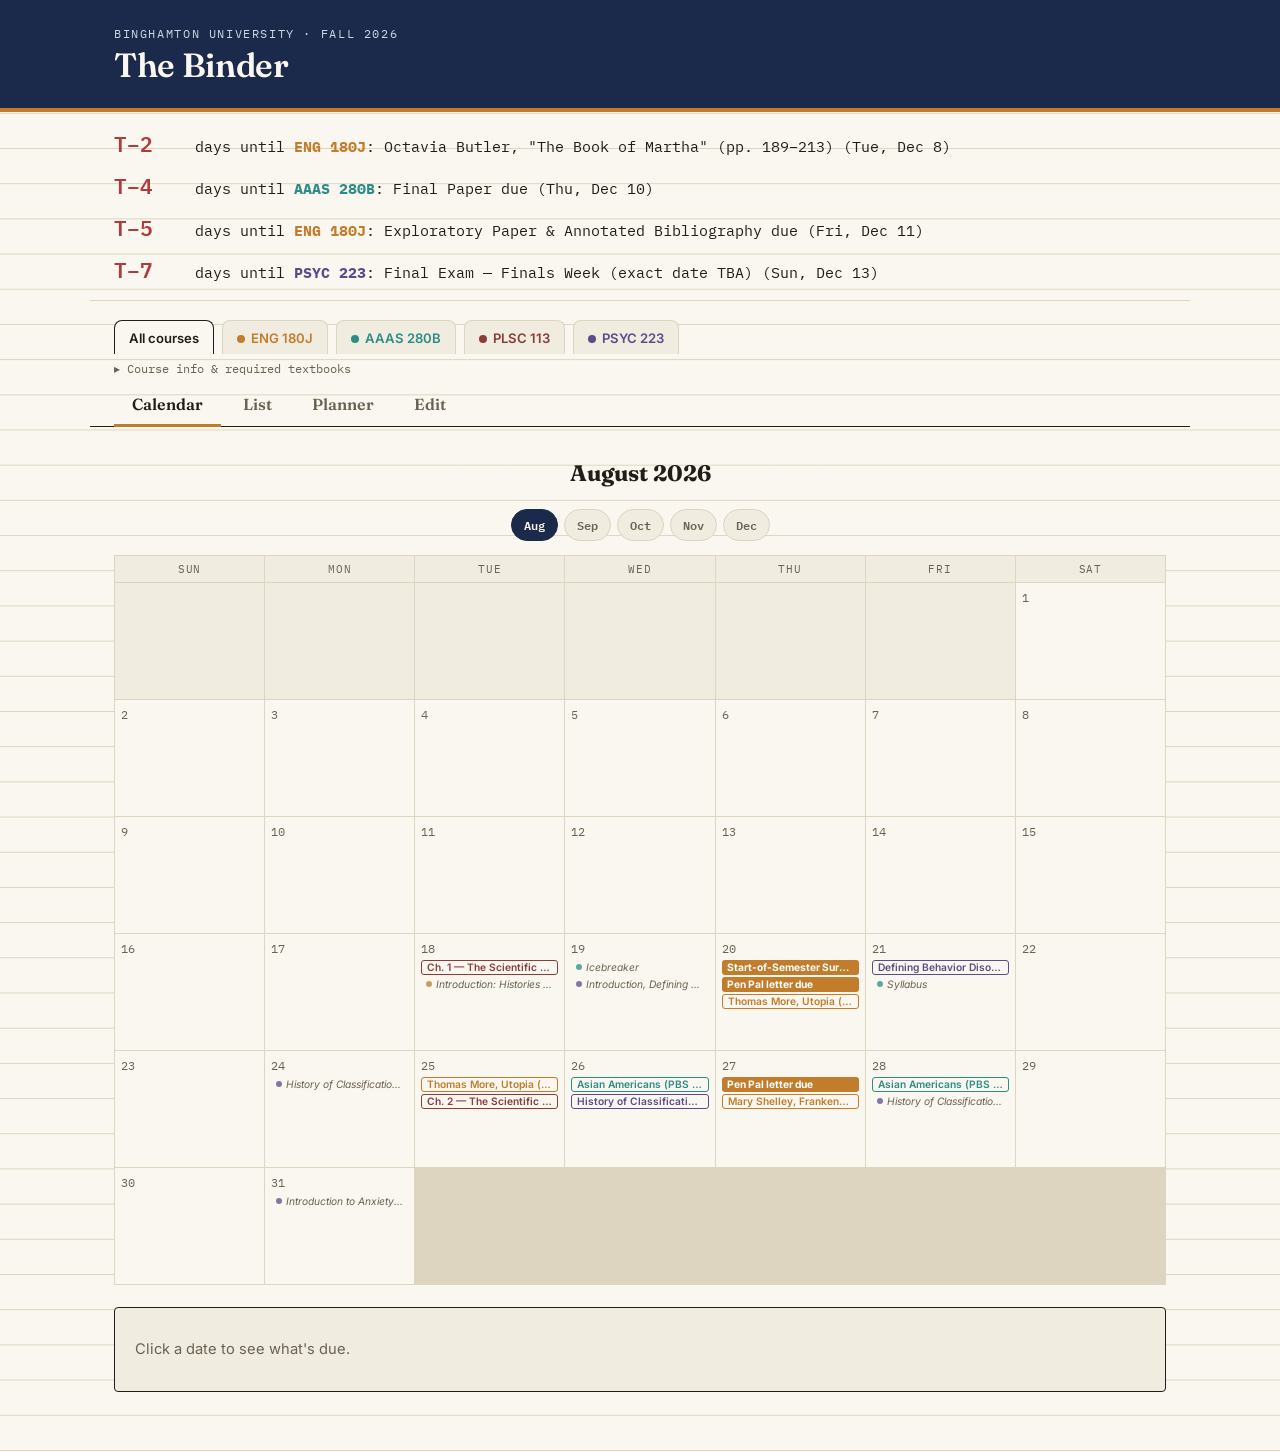
==== index.html @ 9583f55b "Add files via upload" ====
<!DOCTYPE html>
<html lang="en">
<head>
<meta charset="UTF-8">
<meta name="viewport" content="width=device-width, initial-scale=1.0">
<title>The Binder — Fall 2026</title>
<link rel="preconnect" href="https://fonts.googleapis.com">
<link rel="preconnect" href="https://fonts.gstatic.com" crossorigin>
<link href="https://fonts.googleapis.com/css2?family=Fraunces:ital,opsz,wght@0,9..144,400;0,9..144,600;0,9..144,700;1,9..144,500&family=Inter:wght@400;500;600;700&family=IBM+Plex+Mono:wght@400;500;600&display=swap" rel="stylesheet">
<link rel="stylesheet" href="style.css">
</head>
<body>

<header class="topbar">
  <div class="topbar-inner">
    <div class="brand">
      <span class="brand-eyebrow">Binghamton University · Fall 2026</span>
      <h1>The Binder</h1>
    </div>
  </div>
</header>

<section class="countdown-strip" id="countdown-strip" aria-live="polite">
  <!-- filled by JS -->
</section>

<nav class="course-tabs" id="course-filter">
  <!-- filled by JS: one binder-tab per course + "All" -->
</nav>

<details class="course-info" id="course-info">
  <summary>Course info &amp; required textbooks</summary>
  <div id="course-info-body"><!-- filled by JS --></div>
</details>

<nav class="view-tabs">
  <button class="view-tab active" data-view="calendar">Calendar</button>
  <button class="view-tab" data-view="list">List</button>
  <button class="view-tab" data-view="planner">Planner</button>
  <button class="view-tab" data-view="edit">Edit</button>
</nav>

<main>

  <!-- CALENDAR VIEW -->
  <section id="view-calendar" class="view">
    <div class="month-nav">
      <button id="month-prev" class="btn btn-ghost" aria-label="Previous month">←</button>
      <h2 id="month-label"></h2>
      <button id="month-next" class="btn btn-ghost" aria-label="Next month">→</button>
    </div>
    <div class="month-tabs" id="month-tabs"><!-- filled by JS: Aug–Dec quick-jump buttons --></div>
    <div class="calendar-grid" id="calendar-grid"></div>
    <div class="day-detail" id="day-detail">
      <p class="muted">Click a date to see what's due.</p>
    </div>
  </section>

  <!-- LIST VIEW -->
  <section id="view-list" class="view" hidden>
    <table class="list-table" id="list-table">
      <thead>
        <tr>
          <th>Date</th>
          <th>Course</th>
          <th>Event</th>
          <th>Type</th>
        </tr>
      </thead>
      <tbody></tbody>
    </table>
  </section>

  <!-- PLANNER VIEW -->
  <section id="view-planner" class="view" hidden>
    <div class="planner-header">
      <p class="muted">Every assignment and exam from your syllabi, in order. Check things off as you finish them — this is saved on this device only.</p>
    </div>
    <ul class="planner-list" id="planner-list"></ul>

    <div class="planner-add">
      <h3>Add your own task</h3>
      <form id="custom-task-form">
        <input type="text" id="custom-task-title" placeholder="e.g. Draft outline for Paper 2" required>
        <input type="date" id="custom-task-date" required>
        <button type="submit" class="btn btn-primary">Add</button>
      </form>
    </div>
  </section>

  <!-- EDIT VIEW -->
  <section id="view-edit" class="view" hidden>
    <div class="edit-header">
      <p class="muted">Change anything here — dates, titles, details, even course names and colors. Everything saves automatically in this browser, so no editing code files. Use <strong>reset</strong> to undo a single change, or the button below to start over completely.</p>
      <button id="btn-reset-edits" class="btn btn-ghost btn-small">Reset all my edits</button>
    </div>

    <h3>Courses</h3>
    <div id="edit-courses" class="edit-courses"></div>

    <h3>Events</h3>
    <div class="edit-events-head">
      <span></span><span>Course</span><span>Date</span><span>Type</span><span>Title</span><span>Detail</span><span></span>
    </div>
    <div id="edit-events" class="edit-events"></div>

    <div class="planner-add">
      <h3>Add a new event</h3>
      <form id="add-event-form">
        <select id="new-event-course" required></select>
        <input type="date" id="new-event-date" required>
        <select id="new-event-type">
          <option value="assignment">Assignment</option>
          <option value="exam">Exam</option>
          <option value="reading">Reading</option>
          <option value="note">Note</option>
        </select>
        <input type="text" id="new-event-title" placeholder="Title" required>
        <input type="text" id="new-event-detail" placeholder="Detail (optional)">
        <button type="submit" class="btn btn-primary">Add event</button>
      </form>
    </div>
  </section>

</main>


<script src="data.js"></script>
<script src="app.js"></script>
</body>
</html>
---- style.css ----
:root {
  --paper: #faf7f0;
  --paper-dim: #f1ece0;
  --ink: #211d17;
  --ink-soft: #6a6252;
  --line: #ded5c0;
  --accent: #1b2a4a;
  --futures: #c17d2c;
  --aaas: #2c8c86;
  --plsc: #8c3b3b;
  --psyc: #5b4b8a;
  --exam-red: #b23a3a;
  --font-display: "Fraunces", serif;
  --font-body: "Inter", sans-serif;
  --font-mono: "IBM Plex Mono", monospace;
}

* { box-sizing: border-box; }

html, body {
  margin: 0;
  padding: 0;
  background: var(--paper);
  color: var(--ink);
  font-family: var(--font-body);
}

body {
  background-image:
    linear-gradient(var(--line) 1px, transparent 1px);
  background-size: 100% 2.2em;
  background-position: 0 148px;
}

a { color: var(--accent); }

.muted { color: var(--ink-soft); font-size: 0.92rem; }

/* ---------- Topbar ---------- */
.topbar {
  background: var(--accent);
  color: var(--paper);
  border-bottom: 4px solid var(--futures);
}
.topbar-inner {
  max-width: 1100px;
  margin: 0 auto;
  padding: 22px 24px;
  display: flex;
  justify-content: space-between;
  align-items: flex-end;
  flex-wrap: wrap;
  gap: 14px;
}
.brand-eyebrow {
  font-family: var(--font-mono);
  font-size: 0.72rem;
  letter-spacing: 0.14em;
  text-transform: uppercase;
  color: #cdd6e6;
}
.brand h1 {
  font-family: var(--font-display);
  font-weight: 600;
  font-size: 2.1rem;
  margin: 2px 0 0;
  letter-spacing: -0.01em;
}
.topbar-actions { display: flex; gap: 10px; flex-wrap: wrap; }

.btn {
  font-family: var(--font-body);
  font-weight: 600;
  font-size: 0.85rem;
  border-radius: 3px;
  padding: 9px 16px;
  border: 1.5px solid transparent;
  cursor: pointer;
  transition: transform 0.08s ease, background 0.15s ease;
}
.btn:active { transform: translateY(1px); }
.btn-primary {
  background: var(--futures);
  color: #201400;
  border-color: var(--futures);
}
.btn-primary:hover { background: #d68b38; }
.btn-ghost {
  background: transparent;
  color: var(--paper);
  border-color: rgba(250,247,240,0.4);
}
.btn-ghost:hover { background: rgba(250,247,240,0.12); }

/* ---------- Countdown strip ---------- */
.countdown-strip {
  max-width: 1100px;
  margin: 0 auto;
  padding: 14px 24px;
  font-family: var(--font-mono);
  font-size: 0.95rem;
  display: flex;
  flex-direction: column;
  gap: 8px;
  border-bottom: 1px solid var(--line);
}
.countdown-strip .cd-item {
  display: flex;
  align-items: baseline;
  gap: 14px;
  flex-wrap: wrap;
}
.countdown-strip .cd-days {
  font-size: 1.3rem;
  font-weight: 600;
  color: var(--exam-red);
  min-width: 3.2em;
}
.countdown-strip .cd-empty { color: var(--ink-soft); }

/* ---------- Course tabs (binder tabs) ---------- */
.course-tabs {
  max-width: 1100px;
  margin: 0 auto;
  padding: 18px 24px 0;
  display: flex;
  gap: 8px;
  flex-wrap: wrap;
}
.tab-chip {
  font-family: var(--font-body);
  font-weight: 600;
  font-size: 0.82rem;
  padding: 9px 14px 8px;
  border-radius: 8px 8px 0 0;
  border: 1.5px solid var(--line);
  border-bottom: none;
  background: var(--paper-dim);
  color: var(--ink-soft);
  cursor: pointer;
  position: relative;
  top: 1px;
}
.tab-chip.active {
  background: var(--paper);
  color: var(--ink);
  border-color: currentColor;
}
.tab-chip .dot {
  display: inline-block;
  width: 8px; height: 8px;
  border-radius: 50%;
  margin-right: 6px;
}

/* ---------- Course info panel (instructor/meeting/textbooks) ---------- */
.course-info {
  max-width: 1100px;
  margin: 0 auto;
  padding: 0 24px;
}
.course-info summary {
  cursor: pointer;
  font-family: var(--font-mono);
  font-size: 0.75rem;
  color: var(--ink-soft);
  padding: 8px 0;
  list-style: none;
}
.course-info summary::-webkit-details-marker { display: none; }
.course-info summary::before { content: "▸ "; }
.course-info[open] summary::before { content: "▾ "; }
#course-info-body {
  display: grid;
  grid-template-columns: repeat(auto-fill, minmax(260px, 1fr));
  gap: 12px;
  padding-bottom: 16px;
}
.course-info-card {
  border: 1.5px solid var(--line);
  border-left-width: 4px;
  border-radius: 4px;
  padding: 12px 14px;
  background: var(--paper-dim);
}
.course-info-head { font-size: 0.9rem; margin-bottom: 4px; }
.course-info-head .dot { display: none; } /* color already shown via left border + text color */
.course-info-meta {
  font-family: var(--font-mono);
  font-size: 0.72rem;
  color: var(--ink-soft);
  margin-bottom: 8px;
}
.course-info-books-label {
  font-family: var(--font-mono);
  font-size: 0.66rem;
  text-transform: uppercase;
  letter-spacing: 0.04em;
  color: var(--ink-soft);
  margin-bottom: 4px;
}
.course-info-books {
  margin: 0;
  padding-left: 18px;
  font-size: 0.8rem;
  line-height: 1.4;
}
.course-info-books li { margin-bottom: 3px; }

/* ---------- View tabs ---------- */
.view-tabs {
  max-width: 1100px;
  margin: 0 auto;
  padding: 0 24px;
  display: flex;
  gap: 4px;
  border-bottom: 1.5px solid var(--ink);
}
.view-tab {
  font-family: var(--font-display);
  font-size: 1rem;
  font-weight: 600;
  background: none;
  border: none;
  padding: 10px 18px;
  cursor: pointer;
  color: var(--ink-soft);
  border-bottom: 3px solid transparent;
  margin-bottom: -1.5px;
}
.view-tab.active {
  color: var(--ink);
  border-bottom-color: var(--futures);
}

main {
  max-width: 1100px;
  margin: 0 auto;
  padding: 28px 24px 60px;
}

/* ---------- Calendar ---------- */
.month-nav {
  display: flex;
  align-items: center;
  justify-content: center;
  gap: 22px;
  margin-bottom: 18px;
}
.month-nav h2 {
  font-family: var(--font-display);
  font-size: 1.4rem;
  margin: 0;
  min-width: 220px;
  text-align: center;
}
.month-tabs {
  display: flex;
  justify-content: center;
  gap: 6px;
  margin-bottom: 14px;
}
.month-tab {
  font-family: var(--font-mono);
  font-size: 0.78rem;
  font-weight: 600;
  padding: 5px 12px;
  border-radius: 20px;
  border: 1.5px solid var(--line);
  background: var(--paper-dim);
  color: var(--ink-soft);
  cursor: pointer;
}
.month-tab:hover { border-color: var(--accent); color: var(--ink); }
.month-tab.active {
  background: var(--accent);
  border-color: var(--accent);
  color: var(--paper);
}
.calendar-grid {
  display: grid;
  grid-template-columns: repeat(7, 1fr);
  gap: 1px;
  background: var(--line);
  border: 1px solid var(--line);
}
.cal-weekday {
  background: var(--paper-dim);
  font-family: var(--font-mono);
  font-size: 0.68rem;
  letter-spacing: 0.08em;
  text-transform: uppercase;
  text-align: center;
  padding: 6px 0;
  color: var(--ink-soft);
}
.cal-day {
  background: var(--paper);
  height: 116px;
  padding: 6px 6px 4px;
  cursor: pointer;
  position: relative;
  display: flex;
  flex-direction: column;
  overflow: hidden;
}
.cal-day.empty { background: var(--paper-dim); cursor: default; }
.cal-day:hover:not(.empty) { background: #fff9ec; }
.cal-day.selected { outline: 2px solid var(--futures); outline-offset: -2px; }
.cal-day .day-num {
  flex: 0 0 auto;
  font-family: var(--font-mono);
  font-size: 0.78rem;
  color: var(--ink-soft);
}
.cal-day.today .day-num {
  background: var(--accent);
  color: var(--paper);
  border-radius: 50%;
  width: 20px; height: 20px;
  display: inline-flex;
  align-items: center;
  justify-content: center;
}

/* Event chips inside a calendar day. Course color comes in via the
   --course-color custom property set inline per row; the type (exam /
   assignment / reading / note) controls how bold or muted that color
   is rendered, so the two axes (subject + type) are both visible at a
   glance. */
.cal-events {
  flex: 1 1 auto;
  min-height: 0;
  overflow: hidden;
  display: flex;
  flex-direction: column;
  gap: 2px;
  margin-top: 4px;
}
.cal-ev {
  flex: 0 0 auto;
  display: flex;
  align-items: center;
  gap: 4px;
  font-size: 0.64rem;
  line-height: 1.3;
  padding: 1px 5px;
  border-radius: 3px;
  white-space: nowrap;
  overflow: hidden;
}
.cal-ev-marker { flex: 0 0 auto; width: 6px; height: 6px; border-radius: 50%; background: var(--course-color); }
.cal-ev-text { overflow: hidden; text-overflow: ellipsis; white-space: nowrap; }

/* Exams & assignments: solid, high-contrast chip — these are the "do
   something" items */
.cal-ev-exam, .cal-ev-assignment {
  background: var(--course-color);
  color: #fff;
  font-weight: 700;
}
.cal-ev-exam .cal-ev-marker, .cal-ev-assignment .cal-ev-marker { display: none; }
.cal-ev-exam { box-shadow: inset 0 0 0 1.5px var(--exam-red); }

/* Readings: outlined chip in the course color — reference material,
   not due-today urgency */
.cal-ev-reading {
  background: transparent;
  border: 1.4px solid var(--course-color);
  color: var(--course-color);
  font-weight: 600;
  padding: 0 5px;
}
.cal-ev-reading .cal-ev-marker { display: none; }

/* Notes (lecture topics, breaks, schedule quirks): plain, muted,
   de-emphasized text with just a small course-colored dot — these are
   informational, not actionable */
.cal-ev-note {
  background: transparent;
  color: var(--ink-soft);
  font-style: italic;
  font-weight: 400;
}
.cal-ev-note .cal-ev-marker { opacity: 0.75; }

.cal-more {
  flex: 0 0 auto;
  font-family: var(--font-mono);
  font-size: 0.6rem;
  color: var(--ink-soft);
  margin-top: 1px;
}

.day-detail {
  margin-top: 22px;
  padding: 18px 20px;
  border: 1.5px solid var(--ink);
  background: var(--paper-dim);
  border-radius: 4px;
}
.day-detail h3 {
  font-family: var(--font-display);
  margin: 0 0 10px;
}
.day-event {
  display: flex;
  gap: 10px;
  padding: 10px 0;
  border-top: 1px solid var(--line);
}
.day-event:first-of-type { border-top: none; }
.day-event .bar { width: 4px; border-radius: 2px; align-self: stretch; }
.day-event .badge {
  font-family: var(--font-mono);
  font-size: 0.65rem;
  text-transform: uppercase;
  letter-spacing: 0.06em;
  color: var(--ink-soft);
}
.day-event .badge.exam { color: var(--exam-red); font-weight: 600; }
.day-event .badge.reading { color: var(--aaas); }
.day-event .ev-title { font-weight: 600; margin: 2px 0; }
.day-event .ev-course { font-size: 0.8rem; color: var(--ink-soft); }

/* ---------- List view ---------- */
.list-table {
  width: 100%;
  border-collapse: collapse;
  font-size: 0.92rem;
}
.list-table th {
  text-align: left;
  font-family: var(--font-mono);
  font-size: 0.7rem;
  text-transform: uppercase;
  letter-spacing: 0.06em;
  color: var(--ink-soft);
  padding: 8px 10px;
  border-bottom: 2px solid var(--ink);
}
.list-table td {
  padding: 10px;
  border-bottom: 1px solid var(--line);
  vertical-align: top;
}
.list-table tr:hover td { background: var(--paper-dim); }
.list-table .course-pill {
  display: inline-flex;
  align-items: center;
  gap: 6px;
  font-size: 0.8rem;
  font-weight: 600;
}
.list-table .course-pill .dot { width: 8px; height: 8px; border-radius: 50%; }
.type-badge {
  font-family: var(--font-mono);
  font-size: 0.68rem;
  text-transform: uppercase;
  padding: 2px 7px;
  border-radius: 3px;
  border: 1px solid currentColor;
}
.type-badge.exam { color: var(--exam-red); }
.type-badge.assignment { color: var(--accent); }
.type-badge.reading { color: var(--aaas); }
.type-badge.note { color: var(--ink-soft); }

/* ---------- Planner ---------- */
.planner-header { margin-bottom: 14px; }
.planner-list { list-style: none; padding: 0; margin: 0 0 30px; }
.planner-item {
  display: flex;
  align-items: flex-start;
  gap: 12px;
  padding: 12px 8px;
  border-bottom: 1px solid var(--line);
}
.planner-item.done { opacity: 0.45; }
.planner-item.done .p-title { text-decoration: line-through; }
.planner-item input[type=checkbox] {
  margin-top: 3px;
  width: 17px; height: 17px;
  accent-color: var(--futures);
}
.planner-item .p-title { font-weight: 600; }
.planner-item .p-detail {
  font-size: 0.8rem;
  color: var(--ink-soft);
  margin-top: 2px;
  line-height: 1.35;
}
.planner-item .p-meta {
  font-family: var(--font-mono);
  font-size: 0.72rem;
  color: var(--ink-soft);
  margin-top: 2px;
}
.planner-item .p-course-dot {
  display: inline-block;
  width: 8px; height: 8px;
  border-radius: 50%;
  margin-right: 5px;
}
.planner-item .overdue { color: var(--exam-red); font-weight: 600; }

.planner-add {
  border-top: 1.5px solid var(--ink);
  padding-top: 18px;
}
.planner-add h3 { font-family: var(--font-display); margin: 0 0 10px; }
.planner-add form {
  display: flex;
  gap: 8px;
  flex-wrap: wrap;
}
.planner-add input[type=text] {
  flex: 1;
  min-width: 220px;
  padding: 9px 10px;
  border: 1.5px solid var(--line);
  border-radius: 3px;
  font-family: var(--font-body);
}
.planner-add input[type=date] {
  padding: 9px 10px;
  border: 1.5px solid var(--line);
  border-radius: 3px;
  font-family: var(--font-body);
}

/* ---------- Footer ---------- */
footer {
  max-width: 1100px;
  margin: 0 auto;
  padding: 20px 24px 50px;
  font-size: 0.8rem;
  color: var(--ink-soft);
  border-top: 1px solid var(--line);
}
footer code {
  background: var(--paper-dim);
  padding: 1px 5px;
  border-radius: 3px;
}

/* ---------- Edit view ---------- */
.edit-header {
  display: flex;
  align-items: flex-start;
  justify-content: space-between;
  gap: 16px;
  flex-wrap: wrap;
  margin-bottom: 22px;
  padding-bottom: 14px;
  border-bottom: 1.5px solid var(--ink);
}
.edit-header p { margin: 0; max-width: 640px; }
.btn-small { padding: 6px 12px; font-size: 0.78rem; flex-shrink: 0; }
#view-edit h3 { font-family: var(--font-display); margin: 26px 0 12px; }
#view-edit h3:first-of-type { margin-top: 0; }

.edit-courses {
  display: grid;
  grid-template-columns: repeat(auto-fill, minmax(240px, 1fr));
  gap: 12px;
}
.edit-course-card {
  border: 1.5px solid var(--line);
  border-radius: 6px;
  padding: 12px 14px;
  background: var(--paper-dim);
}
.edit-course-head {
  display: flex;
  align-items: center;
  gap: 7px;
  margin-bottom: 10px;
  font-size: 0.9rem;
}
.edit-course-head .dot { width: 9px; height: 9px; border-radius: 50%; }
.edit-course-fields { display: flex; flex-direction: column; gap: 7px; }
.edit-course-fields label {
  display: flex;
  flex-direction: column;
  gap: 3px;
  font-size: 0.7rem;
  color: var(--ink-soft);
  font-family: var(--font-mono);
  text-transform: uppercase;
  letter-spacing: 0.04em;
}
.edit-course-fields input[type=text] {
  font-family: var(--font-body);
  text-transform: none;
  letter-spacing: normal;
  font-size: 0.88rem;
  padding: 6px 8px;
  border: 1.5px solid var(--line);
  border-radius: 3px;
  background: var(--paper);
}
.edit-course-fields .color-field { flex-direction: row; align-items: center; gap: 8px; }
.edit-course-fields input[type=color] {
  width: 34px; height: 26px;
  padding: 0; border: 1.5px solid var(--line); border-radius: 3px;
  background: var(--paper);
}

.edit-events-head {
  display: none;
}
.edit-events { display: flex; flex-direction: column; gap: 6px; }
.edit-event-row {
  display: grid;
  grid-template-columns: 10px 96px 138px 118px 1.4fr 1.4fr auto;
  gap: 8px;
  align-items: center;
  padding: 6px 4px;
  border-bottom: 1px solid var(--line);
}
.edit-event-row .dot { width: 8px; height: 8px; border-radius: 50%; justify-self: center; }
.edit-event-row input, .edit-event-row select {
  font-family: var(--font-body);
  font-size: 0.82rem;
  padding: 6px 7px;
  border: 1.5px solid var(--line);
  border-radius: 3px;
  background: var(--paper);
  width: 100%;
}
.edit-event-actions { display: flex; gap: 8px; white-space: nowrap; }
.link-btn {
  background: none;
  border: none;
  padding: 0;
  font-family: var(--font-mono);
  font-size: 0.72rem;
  color: var(--accent);
  text-decoration: underline;
  cursor: pointer;
}
.link-btn.danger { color: var(--exam-red); }

@media (min-width: 900px) {
  .edit-events-head {
    display: grid;
    grid-template-columns: 10px 96px 138px 118px 1.4fr 1.4fr auto;
    gap: 8px;
    font-family: var(--font-mono);
    font-size: 0.68rem;
    text-transform: uppercase;
    letter-spacing: 0.05em;
    color: var(--ink-soft);
    padding: 0 4px 6px;
    border-bottom: 2px solid var(--ink);
  }
}

@media (max-width: 899px) {
  .edit-event-row {
    grid-template-columns: 1fr 1fr;
    grid-template-areas:
      "dot course"
      "date type"
      "title title"
      "detail detail"
      "actions actions";
    border: 1.5px solid var(--line);
    border-radius: 4px;
    padding: 10px;
    margin-bottom: 4px;
  }
  .edit-event-row .dot { display: none; }
  .edit-event-actions { justify-content: flex-end; }
}

@media (max-width: 640px) {
  .brand h1 { font-size: 1.6rem; }
  .cal-day { height: 92px; padding: 4px 4px 3px; }
  .cal-ev { font-size: 0.58rem; padding: 1px 4px; }
}
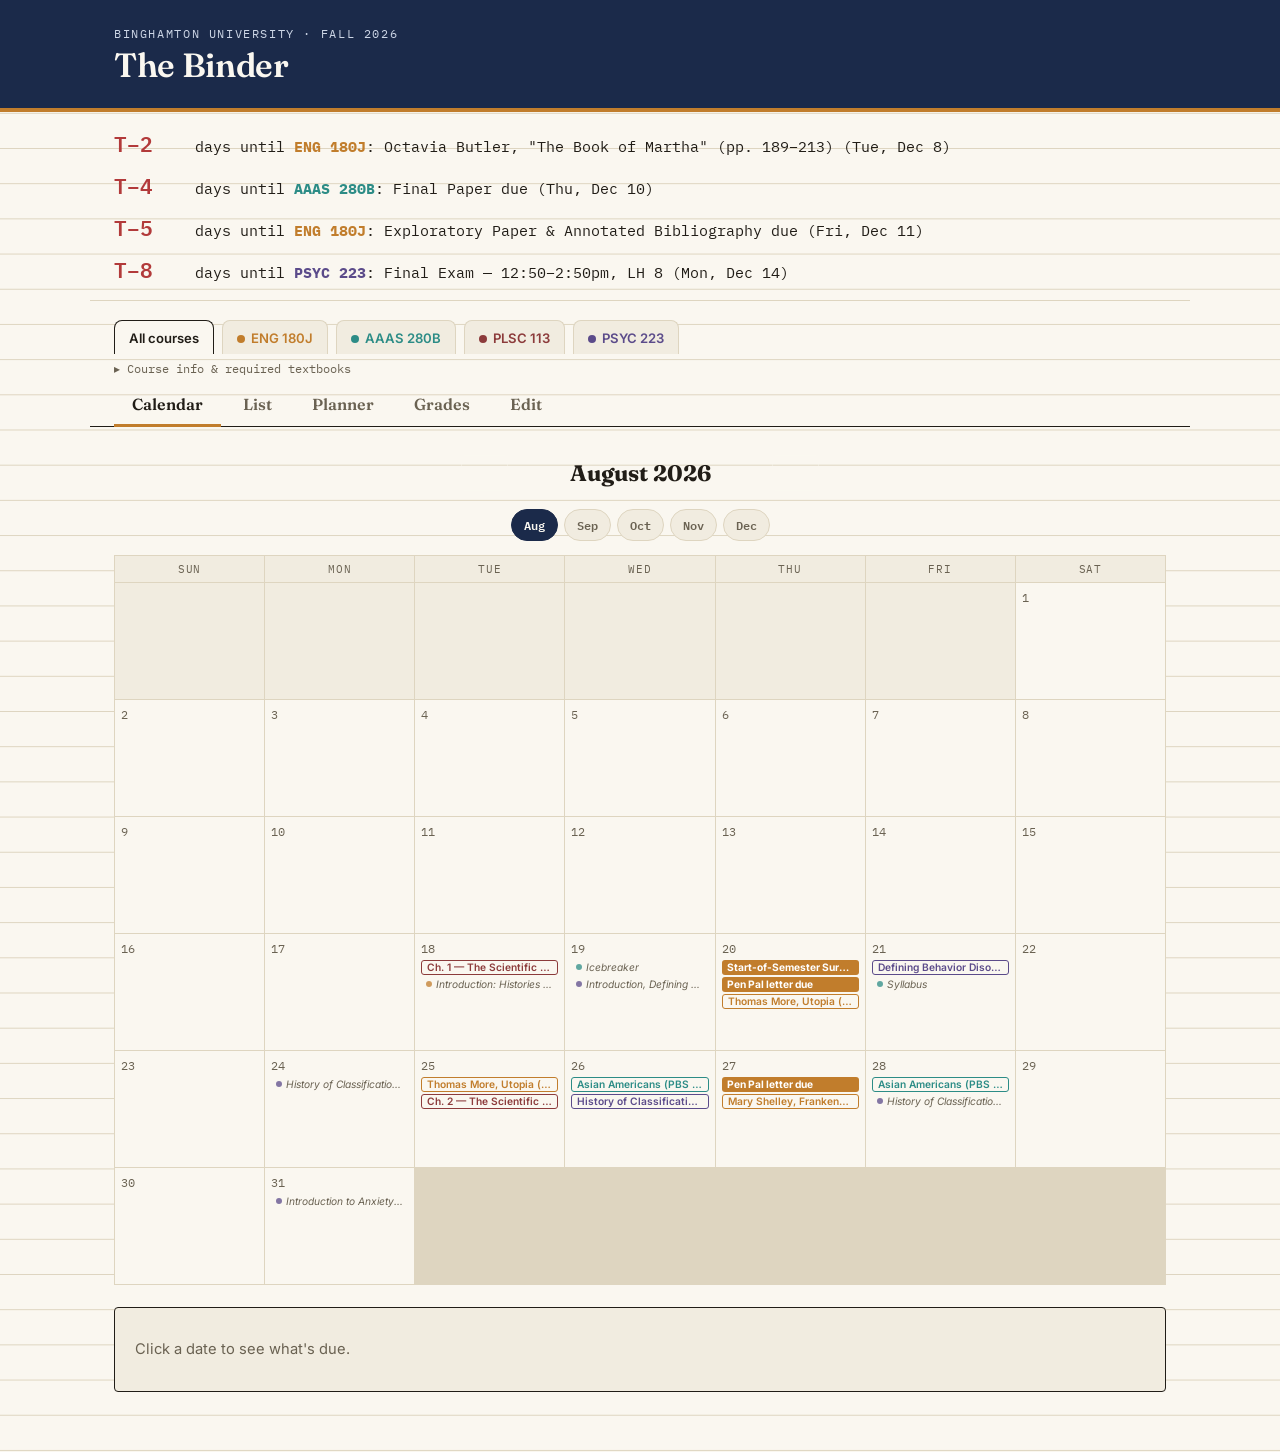
==== commit 2b16d8f6: "Add files via upload" ====
--- a/index.html
+++ b/index.html
@@ -7,7 +7,7 @@
 <link rel="preconnect" href="https://fonts.googleapis.com">
 <link rel="preconnect" href="https://fonts.gstatic.com" crossorigin>
 <link href="https://fonts.googleapis.com/css2?family=Fraunces:ital,opsz,wght@0,9..144,400;0,9..144,600;0,9..144,700;1,9..144,500&family=Inter:wght@400;500;600;700&family=IBM+Plex+Mono:wght@400;500;600&display=swap" rel="stylesheet">
-<link rel="stylesheet" href="style.css">
+<link rel="stylesheet" href="style.css?v=6">
 </head>
 <body>
 
@@ -37,6 +37,7 @@
   <button class="view-tab active" data-view="calendar">Calendar</button>
   <button class="view-tab" data-view="list">List</button>
   <button class="view-tab" data-view="planner">Planner</button>
+  <button class="view-tab" data-view="grades">Grades</button>
   <button class="view-tab" data-view="edit">Edit</button>
 </nav>
 
@@ -88,11 +89,32 @@
     </div>
   </section>
 
+  <!-- GRADES VIEW -->
+  <section id="view-grades" class="view" hidden>
+    <div id="grades-root"></div>
+  </section>
+
   <!-- EDIT VIEW -->
   <section id="view-edit" class="view" hidden>
     <div class="edit-header">
       <p class="muted">Change anything here — dates, titles, details, even course names and colors. Everything saves automatically in this browser, so no editing code files. Use <strong>reset</strong> to undo a single change, or the button below to start over completely.</p>
       <button id="btn-reset-edits" class="btn btn-ghost btn-small">Reset all my edits</button>
+    </div>
+
+    <h3>Email reminders</h3>
+    <div class="reminder-box">
+      <p class="muted">Get one email each morning (~7am) listing everything that's due today or overdue and not checked off yet. Check an item off in the Planner and it drops out of the emails. One-time setup takes about 5 minutes — see <code>email-reminders/SETUP.md</code>, then paste the two values it gives you here.</p>
+      <div class="reminder-fields">
+        <label>Web app URL<input type="url" id="reminder-url" placeholder="https://script.google.com/macros/s/…/exec" autocomplete="off"></label>
+        <label>Secret<input type="password" id="reminder-secret" placeholder="the SECRET from Code.gs" autocomplete="off"></label>
+      </div>
+      <div class="reminder-actions">
+        <button type="button" id="btn-reminder-save" class="btn btn-primary btn-small">Save &amp; sync</button>
+        <button type="button" id="btn-reminder-test" class="btn btn-ghost btn-small">Send test email</button>
+        <button type="button" id="btn-reminder-off" class="btn btn-ghost btn-small">Turn off</button>
+      </div>
+      <div id="reminder-status" class="reminder-status" aria-live="polite"></div>
+      <div class="reminder-version">Site build v6 · if you ever see “couldn't read the reply”, this page is an old cached copy — hard refresh (Cmd/Ctrl+Shift+R).</div>
     </div>
 
     <h3>Courses</h3>
@@ -125,7 +147,8 @@
 </main>
 
 
-<script src="data.js"></script>
-<script src="app.js"></script>
+<script src="data.js?v=6"></script>
+<script src="grades.js?v=6"></script>
+<script src="app.js?v=6"></script>
 </body>
 </html>
--- a/style.css
+++ b/style.css
@@ -559,6 +559,51 @@
 .btn-small { padding: 6px 12px; font-size: 0.78rem; flex-shrink: 0; }
 #view-edit h3 { font-family: var(--font-display); margin: 26px 0 12px; }
 #view-edit h3:first-of-type { margin-top: 0; }
+
+.reminder-box {
+  border: 1.5px solid var(--line);
+  border-radius: 6px;
+  padding: 14px 16px;
+  background: var(--paper-dim);
+}
+.reminder-box p { margin: 0 0 12px; }
+.reminder-fields {
+  display: grid;
+  grid-template-columns: 2fr 1fr;
+  gap: 10px;
+  margin-bottom: 12px;
+}
+.reminder-fields label {
+  display: flex;
+  flex-direction: column;
+  gap: 3px;
+  font-family: var(--font-mono);
+  font-size: 0.7rem;
+  text-transform: uppercase;
+  letter-spacing: 0.04em;
+  color: var(--ink-soft);
+}
+.reminder-fields input {
+  font-family: var(--font-body);
+  font-size: 0.85rem;
+  text-transform: none;
+  letter-spacing: normal;
+  padding: 7px 9px;
+  border: 1.5px solid var(--line);
+  border-radius: 3px;
+  background: var(--paper);
+}
+.reminder-actions { display: flex; gap: 8px; flex-wrap: wrap; }
+.reminder-status {
+  margin-top: 10px;
+  font-family: var(--font-mono);
+  font-size: 0.78rem;
+  color: var(--ink-soft);
+  min-height: 1.1em;
+}
+.reminder-version { margin-top: 8px; font-family: var(--font-mono); font-size: 0.66rem; color: var(--ink-soft); opacity: 0.8; }
+.reminder-status.error { color: var(--exam-red); font-weight: 600; }
+@media (max-width: 640px) { .reminder-fields { grid-template-columns: 1fr; } }
 
 .edit-courses {
   display: grid;
@@ -680,3 +725,96 @@
   .cal-day { height: 92px; padding: 4px 4px 3px; }
   .cal-ev { font-size: 0.58rem; padding: 1px 4px; }
 }
+
+/* ---------- Grades ---------- */
+#grades-root { display: flex; flex-direction: column; gap: 18px; }
+.g-summary {
+  border: 1.5px solid var(--ink);
+  border-radius: 6px;
+  padding: 16px 18px;
+  background: var(--paper-dim);
+}
+.g-summary-top { display: flex; flex-wrap: wrap; gap: 14px 36px; align-items: flex-end; margin-bottom: 8px; }
+.g-stat-label { font-family: var(--font-mono); font-size: 0.68rem; text-transform: uppercase; letter-spacing: 0.05em; color: var(--ink-soft); }
+.g-stat-value { font-family: var(--font-display); font-size: 2.3rem; font-weight: 600; line-height: 1.1; }
+.g-stat-value.small { font-size: 1.5rem; }
+.g-stat-sub { font-size: 0.78rem; color: var(--ink-soft); margin-top: 2px; min-height: 1em; }
+.g-prev { display: flex; flex-wrap: wrap; align-items: center; gap: 10px 14px; margin: 12px 0 8px; font-size: 0.82rem; color: var(--ink-soft); }
+.g-inline { display: inline-flex; align-items: center; gap: 6px; font-size: 0.82rem; }
+.g-summary input[type=number], .g-course input[type=number] {
+  font-family: var(--font-body);
+  font-size: 0.85rem;
+  padding: 5px 7px;
+  border: 1.5px solid var(--line);
+  border-radius: 3px;
+  background: var(--paper);
+  width: 74px;
+}
+
+.g-course {
+  border: 1.5px solid var(--line);
+  border-left-width: 5px;
+  border-radius: 6px;
+  padding: 14px 16px 12px;
+  background: var(--paper);
+}
+.g-course-head { display: flex; justify-content: space-between; align-items: baseline; gap: 12px; flex-wrap: wrap; }
+.g-big { font-family: var(--font-display); font-size: 2rem; font-weight: 600; }
+.g-letter { font-family: var(--font-mono); font-size: 1.15rem; font-weight: 700; margin-left: 10px; }
+.g-sub { font-size: 0.8rem; color: var(--ink-soft); margin: 2px 0 6px; }
+.g-sub.warn { color: var(--exam-red); font-weight: 600; }
+.g-opts { display: flex; flex-wrap: wrap; align-items: center; gap: 8px 18px; margin: 8px 0 12px; }
+.g-opts .g-credits { width: 58px; }
+.g-hint { font-size: 0.74rem; color: var(--ink-soft); }
+
+.g-table-head, .g-row {
+  display: grid;
+  grid-template-columns: 26px minmax(0, 1fr) 82px 172px 74px;
+  gap: 8px;
+  align-items: center;
+}
+.g-table-head {
+  font-family: var(--font-mono); font-size: 0.64rem; text-transform: uppercase; letter-spacing: 0.05em;
+  color: var(--ink-soft); padding: 0 0 5px; border-bottom: 2px solid var(--ink);
+}
+.g-row { padding: 6px 0; border-bottom: 1px solid var(--line); font-size: 0.86rem; }
+.g-children { background: var(--paper-dim); padding-left: 18px; border-left: 3px solid var(--line); margin-bottom: 4px; }
+.g-children .g-row:last-child { border-bottom: none; }
+.g-head .g-comp-sum { font-size: 0.72rem; color: var(--ink-soft); text-align: right; grid-column: 4; }
+.g-expand { background: none; border: 1.5px solid var(--line); border-radius: 3px; cursor: pointer; width: 24px; height: 24px; line-height: 1; color: var(--ink); }
+.g-date { font-family: var(--font-mono); font-size: 0.68rem; color: var(--ink-soft); margin-left: 6px; }
+.g-date.tba { color: var(--exam-red); }
+.g-note { font-size: 0.74rem; color: var(--ink-soft); padding: 2px 0 6px 34px; }
+.g-w { display: inline-flex; align-items: center; gap: 3px; }
+.g-w input { width: 58px; }
+.g-score { display: flex; align-items: center; gap: 5px; }
+.g-score input { width: 70px; }
+.g-pct { font-family: var(--font-mono); font-size: 0.82rem; text-align: right; font-weight: 600; }
+.g-off .g-name, .g-off .g-pct { text-decoration: line-through; opacity: 0.45; }
+.g-off .g-score input { opacity: 0.45; }
+
+.g-need { display: flex; flex-wrap: wrap; align-items: center; gap: 8px; margin: 14px 0 8px; font-size: 0.86rem; padding: 10px 12px; background: var(--paper-dim); border-radius: 4px; }
+.g-need select { font-family: var(--font-body); padding: 4px 6px; border: 1.5px solid var(--line); border-radius: 3px; background: var(--paper); }
+.g-need [data-bind="need"] { font-weight: 600; }
+
+.g-add { display: flex; flex-wrap: wrap; gap: 8px; margin: 10px 0 4px; }
+.g-add select, .g-add input[type=text] { font-family: var(--font-body); font-size: 0.82rem; padding: 6px 8px; border: 1.5px solid var(--line); border-radius: 3px; background: var(--paper); }
+.g-add input[type=text] { flex: 1 1 220px; }
+
+.g-foot { display: flex; justify-content: space-between; align-items: flex-start; gap: 12px; flex-wrap: wrap; margin-top: 6px; }
+.g-scale summary { cursor: pointer; font-family: var(--font-mono); font-size: 0.72rem; color: var(--ink-soft); padding: 4px 0; }
+.g-scale-grid { display: flex; flex-wrap: wrap; gap: 8px 12px; margin: 8px 0; }
+.g-scale-grid label { display: inline-flex; align-items: center; gap: 4px; font-family: var(--font-mono); font-size: 0.75rem; }
+.g-scale-grid input { width: 64px !important; }
+
+@media (max-width: 720px) {
+  .g-table-head { display: none; }
+  .g-row { grid-template-columns: 26px minmax(0, 1fr) auto; grid-template-areas: "c n p" "c w s"; row-gap: 4px; }
+  .g-row > :nth-child(1) { grid-area: c; }
+  .g-row > :nth-child(2) { grid-area: n; }
+  .g-row > :nth-child(3) { grid-area: w; }
+  .g-row > :nth-child(4) { grid-area: s; }
+  .g-row > :nth-child(5) { grid-area: p; }
+  .g-head .g-comp-sum { grid-column: auto; text-align: left; }
+  .g-children { padding-left: 8px; }
+}
